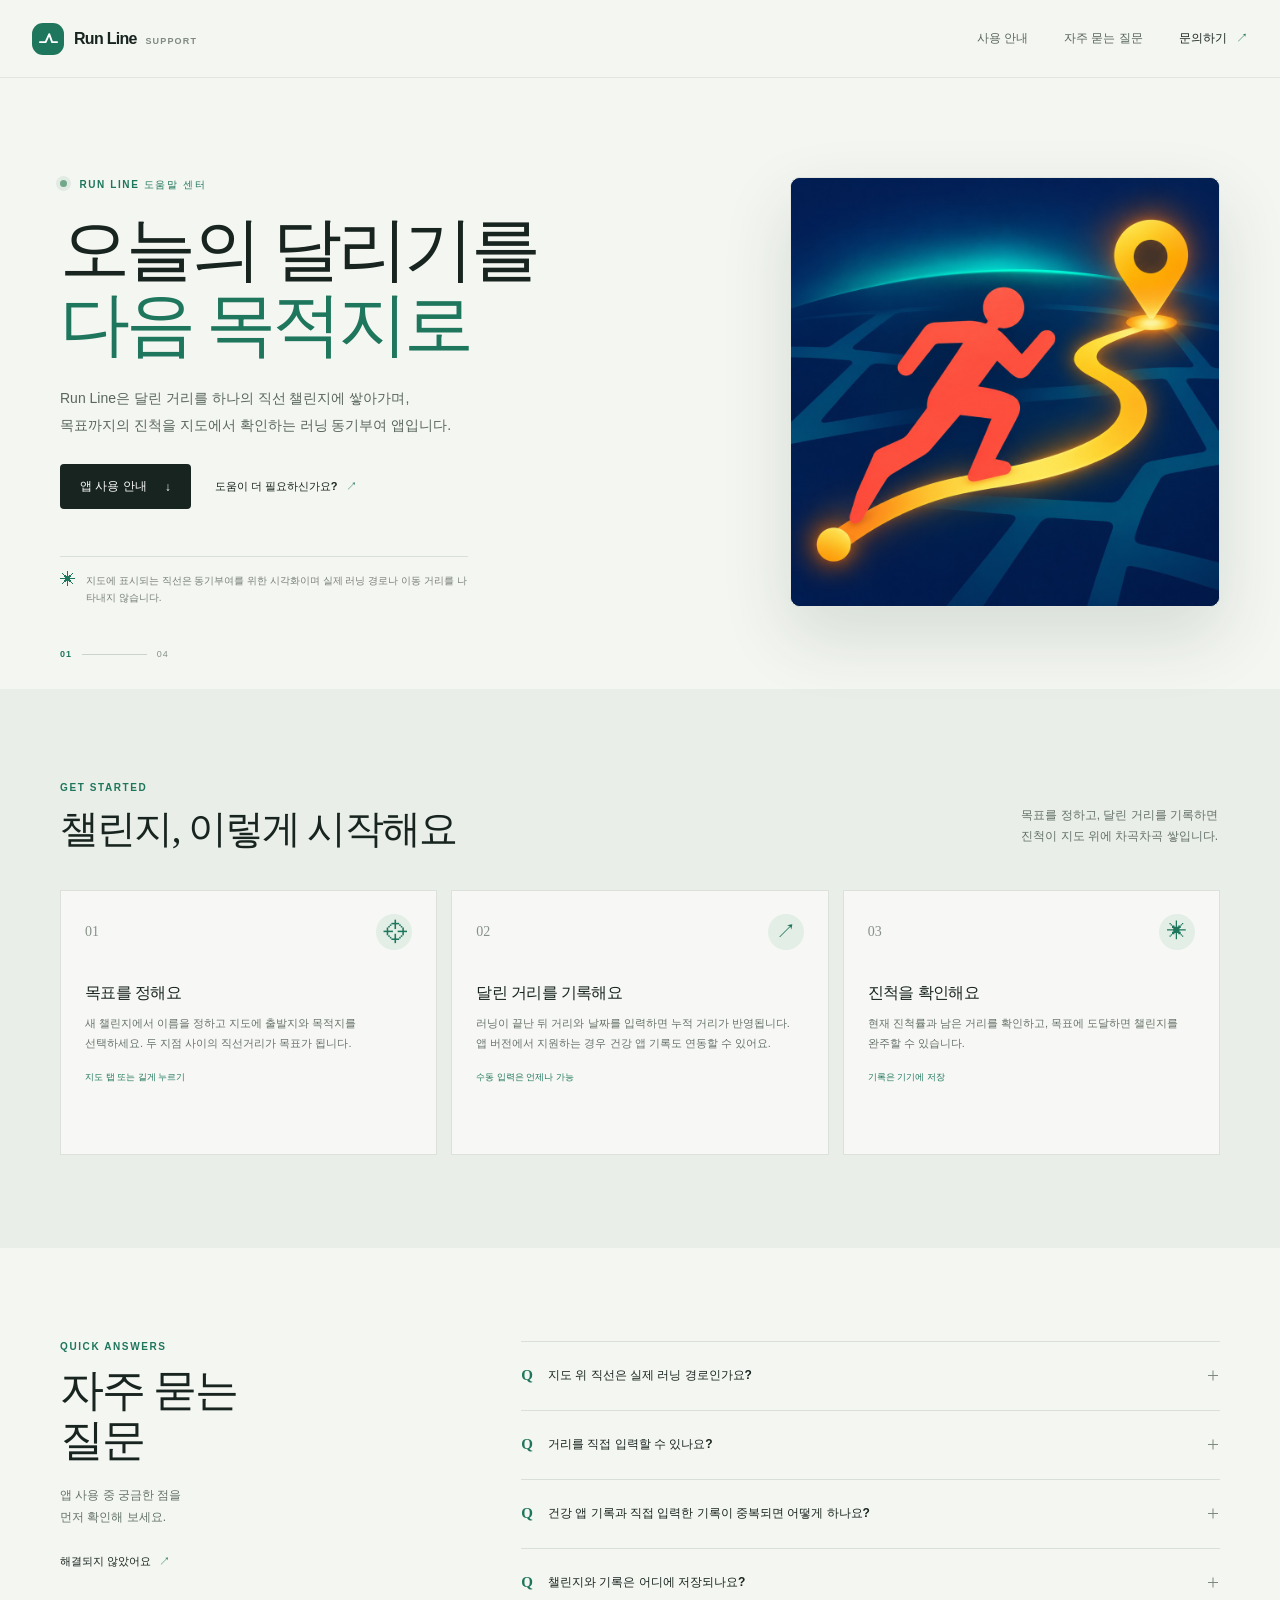
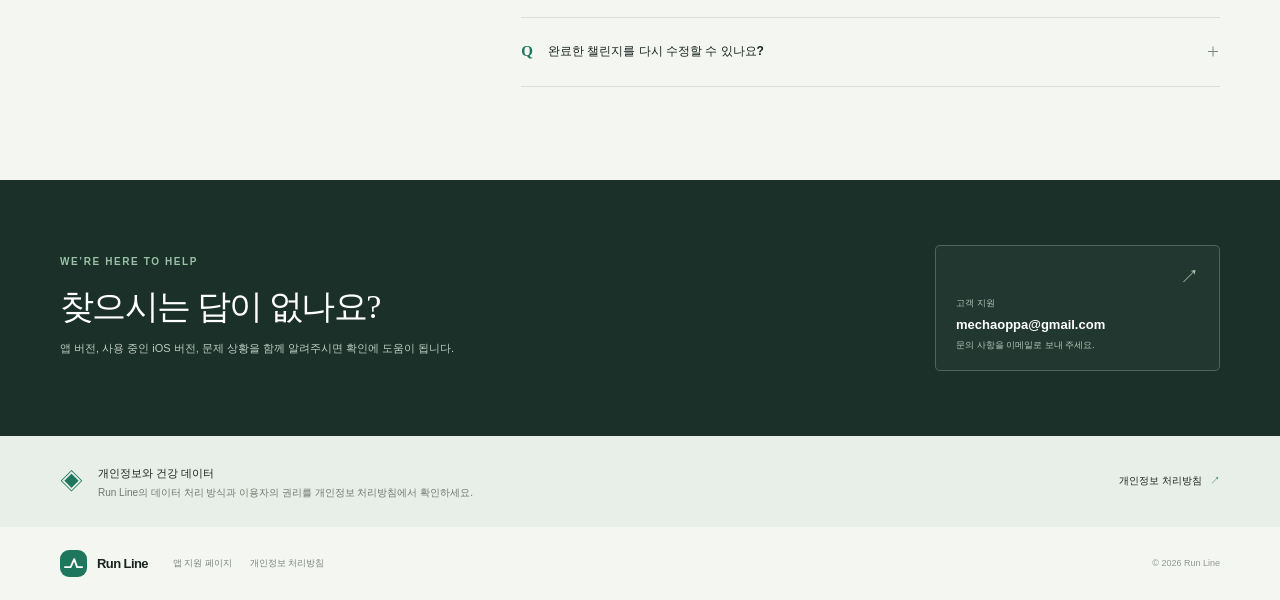
==== index.html @ 9fa61f12 "Use provided Run Line app image" ====
<!doctype html>
<html lang="ko">
<head>
  <meta charset="utf-8">
  <meta name="viewport" content="width=device-width, initial-scale=1">
  <meta name="theme-color" content="#f4f6f1">
  <meta name="description" content="Run Line 사용 방법, 자주 묻는 질문과 고객 지원 정보를 확인하세요.">
  <title>Run Line 지원</title>
  <link rel="icon" href="data:image/svg+xml,%3Csvg xmlns='http://www.w3.org/2000/svg' viewBox='0 0 40 40'%3E%3Crect width='40' height='40' rx='12' fill='%231e765c'/%3E%3Cpath d='M8 25h10l5-11 4 11h5' fill='none' stroke='white' stroke-width='3' stroke-linecap='round' stroke-linejoin='round'/%3E%3C/svg%3E">
  <link rel="stylesheet" href="styles.css">
</head>
<body>
  <header class="site-header">
    <a class="brand" href="#top" aria-label="Run Line 지원 홈">
      <span class="brand-mark" aria-hidden="true"><svg viewBox="0 0 32 32"><path d="M4 21h8l5-11 4 11h7"/></svg></span>
      <span>Run Line <span class="brand-sub">SUPPORT</span></span>
    </a>
    <nav aria-label="주요 메뉴">
      <a href="#guide">사용 안내</a>
      <a href="#faq">자주 묻는 질문</a>
      <a class="nav-cta" href="#contact">문의하기 <span aria-hidden="true">↗</span></a>
    </nav>
  </header>

  <main id="top">
    <section class="hero wrap">
      <div class="hero-copy">
        <p class="eyebrow"><span class="status-dot"></span> RUN LINE 도움말 센터</p>
        <h1>오늘의 달리기를<br><em>다음 목적지로</em></h1>
        <p class="hero-lede">Run Line은 달린 거리를 하나의 직선 챌린지에 쌓아가며, 목표까지의 진척을 지도에서 확인하는 러닝 동기부여 앱입니다.</p>
        <div class="hero-actions"><a class="button button-dark" href="#guide">앱 사용 안내 <span aria-hidden="true">↓</span></a><a class="text-link" href="#contact">도움이 더 필요하신가요? <span aria-hidden="true">↗</span></a></div>
        <div class="hero-note"><span class="note-icon" aria-hidden="true">✳</span><span>지도에 표시되는 직선은 동기부여를 위한 시각화이며 실제 러닝 경로나 이동 거리를 나타내지 않습니다.</span></div>
      </div>
      <figure class="app-art"><img src="run-line-app.jpg" alt="Run Line 앱 이미지: 러너가 지도 위의 노란 경로를 따라 목표 지점으로 달리는 모습"></figure>
      <div class="hero-index" aria-hidden="true"><span>01</span><span class="index-rule"></span><span>04</span></div>
    </section>

    <section class="guide-section section-pad" id="guide">
      <div class="wrap">
        <div class="section-heading"><div><p class="eyebrow">GET STARTED</p><h2>챌린지, 이렇게 시작해요</h2></div><p>목표를 정하고, 달린 거리를 기록하면<br class="desktop-only"> 진척이 지도 위에 차곡차곡 쌓입니다.</p></div>
        <div class="steps">
          <article class="step-card"><div class="step-top"><span class="step-num">01</span><span class="step-symbol symbol-map" aria-hidden="true">⌖</span></div><h3>목표를 정해요</h3><p>새 챌린지에서 이름을 정하고 지도에 출발지와 목적지를 선택하세요. 두 지점 사이의 직선거리가 목표가 됩니다.</p><span class="step-foot">지도 탭 또는 길게 누르기</span></article>
          <article class="step-card"><div class="step-top"><span class="step-num">02</span><span class="step-symbol symbol-record" aria-hidden="true">↗</span></div><h3>달린 거리를 기록해요</h3><p>러닝이 끝난 뒤 거리와 날짜를 입력하면 누적 거리가 반영됩니다. 앱 버전에서 지원하는 경우 건강 앱 기록도 연동할 수 있어요.</p><span class="step-foot">수동 입력은 언제나 가능</span></article>
          <article class="step-card"><div class="step-top"><span class="step-num">03</span><span class="step-symbol symbol-finish" aria-hidden="true">✳</span></div><h3>진척을 확인해요</h3><p>현재 진척률과 남은 거리를 확인하고, 목표에 도달하면 챌린지를 완주할 수 있습니다.</p><span class="step-foot">기록은 기기에 저장</span></article>
        </div>
      </div>
    </section>

    <section class="faq-section section-pad" id="faq">
      <div class="wrap faq-layout">
        <div class="faq-intro"><p class="eyebrow">QUICK ANSWERS</p><h2>자주 묻는<br>질문</h2><p>앱 사용 중 궁금한 점을<br>먼저 확인해 보세요.</p><a class="text-link" href="#contact">해결되지 않았어요 <span aria-hidden="true">↗</span></a></div>
        <div class="faq-list">
          <details><summary><span class="q-mark">Q</span><span>지도 위 직선은 실제 러닝 경로인가요?</span><span class="plus" aria-hidden="true"></span></summary><div class="faq-answer">아니요. 출발지와 목적지 사이의 직선은 챌린지 진척을 보여주는 시각화입니다. 실제 도로나 이동 경로, GPS 러닝 기록을 표시하지 않습니다.</div></details>
          <details><summary><span class="q-mark">Q</span><span>거리를 직접 입력할 수 있나요?</span><span class="plus" aria-hidden="true"></span></summary><div class="faq-answer">네. 러닝 후 거리와 날짜를 직접 입력할 수 있습니다. 건강 앱 연동 여부와 관계없이 수동 입력을 이용할 수 있습니다.</div></details>
          <details><summary><span class="q-mark">Q</span><span>건강 앱 기록과 직접 입력한 기록이 중복되면 어떻게 하나요?</span><span class="plus" aria-hidden="true"></span></summary><div class="faq-answer">같은 날짜의 건강 기록과 수동 기록은 각각 표시될 수 있으며 기본적으로 둘 다 누적 거리에 합산됩니다. 같은 운동을 두 번 계산하지 않도록 수동 기록에 중복 가능 표시가 있으면 해당 기록의 합산 제외 기능을 확인하세요. 건강 앱 연동은 앱에서 제공하는 버전에 한해 사용할 수 있습니다.</div></details>
          <details><summary><span class="q-mark">Q</span><span>챌린지와 기록은 어디에 저장되나요?</span><span class="plus" aria-hidden="true"></span></summary><div class="faq-answer">챌린지와 거리 기록은 앱이 설치된 기기에 저장됩니다. 앱을 삭제하거나 데이터를 초기화하면 로컬 데이터가 삭제될 수 있으니 유의해 주세요.</div></details>
          <details><summary><span class="q-mark">Q</span><span>완료한 챌린지를 다시 수정할 수 있나요?</span><span class="plus" aria-hidden="true"></span></summary><div class="faq-answer">완료된 챌린지와 기록은 조회 전용입니다. 완료 챌린지 이력에서 챌린지를 삭제하면 연결된 기록도 함께 삭제됩니다.</div></details>
        </div>
      </div>
    </section>

    <section class="contact-section" id="contact">
      <div class="wrap contact-inner"><div><p class="eyebrow">WE’RE HERE TO HELP</p><h2>찾으시는 답이 없나요?</h2><p>앱 버전, 사용 중인 iOS 버전, 문제 상황을 함께 알려주시면 확인에 도움이 됩니다.</p></div><div class="contact-box"><span class="contact-icon" aria-hidden="true">↗</span><span class="contact-label">고객 지원</span><strong><a href="mailto:mechaoppa@gmail.com">mechaoppa@gmail.com</a></strong><small>문의 사항을 이메일로 보내 주세요.</small></div></div>
    </section>

    <section class="privacy-strip"><div class="wrap privacy-inner"><span class="privacy-symbol" aria-hidden="true">◈</span><div><strong>개인정보와 건강 데이터</strong><p>Run Line의 데이터 처리 방식과 이용자의 권리를 개인정보 처리방침에서 확인하세요.</p></div><a href="privacy.html" class="privacy-link">개인정보 처리방침 <span aria-hidden="true">↗</span></a></div></section>
  </main>

  <footer class="site-footer"><div class="wrap footer-inner"><a class="brand footer-brand" href="#top"><span class="brand-mark" aria-hidden="true"><svg viewBox="0 0 32 32"><path d="M4 21h8l5-11 4 11h7"/></svg></span><span>Run Line</span></a><div class="footer-meta"><span>앱 지원 페이지</span><a href="privacy.html">개인정보 처리방침</a></div><span class="copyright">© 2026 Run Line</span></div></footer>
</body>
</html>
---- styles.css ----
/* Design tokens and shared page foundations. */
:root{color-scheme:light;--paper:#f4f6f1;--ink:#18241f;--muted:#64716a;--green:#1e765c;--green-deep:#155641;--mint:#dbeae1;--line:#d9dfd9;--white:#fff;--orange:#ef9867;--serif:Georgia,'Times New Roman',serif;font-family:Inter,-apple-system,BlinkMacSystemFont,'Segoe UI','Noto Sans KR',sans-serif;color:var(--ink);background:var(--paper);font-synthesis:none;text-rendering:optimizeLegibility}*{box-sizing:border-box}html{scroll-behavior:smooth;scroll-padding-top:90px}body{margin:0;min-width:320px;background:var(--paper)}a{color:inherit;text-decoration:none}a:focus-visible,summary:focus-visible{outline:3px solid #e3a675;outline-offset:4px;border-radius:5px}.wrap{width:min(1160px,calc(100% - 64px));margin:0 auto}

/* Shared header and wordmark. */
.site-header{height:78px;padding:0 max(32px,calc((100% - 1260px)/2));display:flex;align-items:center;justify-content:space-between;border-bottom:1px solid rgba(24,36,31,.08);background:var(--paper)}.brand{display:inline-flex;align-items:center;gap:10px;font-size:16px;font-weight:750;letter-spacing:-.045em}.brand-mark{display:grid;place-items:center;width:32px;height:32px;border-radius:11px;background:var(--green)}.brand-mark svg{width:23px;height:23px;fill:none;stroke:#fff;stroke-width:2.6;stroke-linecap:round;stroke-linejoin:round}.brand-sub{margin-left:5px;color:#818a82;font-size:9px;font-weight:700;letter-spacing:.13em}.site-header nav{display:flex;align-items:center;gap:36px;color:#59665e;font-size:12px;font-weight:600}.site-header nav a:hover,.footer-meta a:hover{color:var(--green)}.site-header .nav-cta{color:var(--ink)}.nav-cta span{margin-left:6px;color:var(--green)}

/* Hero: introduces the app through a concrete challenge illustration. */
.hero{position:relative;min-height:600px;padding-top:99px;padding-bottom:82px;display:grid;grid-template-columns:1fr .9fr;align-items:center;gap:70px}.hero-copy{max-width:515px}.eyebrow{margin:0 0 20px;color:var(--green);font-size:10px;letter-spacing:.16em;font-weight:800}.status-dot{display:inline-block;width:7px;height:7px;margin-right:8px;border-radius:50%;background:#72a889;box-shadow:0 0 0 4px #e1ebe3;vertical-align:1px}.hero h1,.policy h1{margin:0;font-family:var(--serif);font-size:clamp(46px,6vw,70px);line-height:1.08;letter-spacing:-.055em;font-weight:500}.hero h1 em{color:var(--green);font-weight:500}.hero-lede{max-width:420px;margin:22px 0 26px;color:#59665e;font-size:14px;line-height:1.9;word-break:keep-all}.hero-actions{display:flex;align-items:center;gap:24px}.button{display:inline-flex;align-items:center;justify-content:center;gap:18px;padding:14px 20px;border-radius:4px;font-size:12px;font-weight:700;transition:transform .2s,background .2s}.button:hover{transform:translateY(-2px)}.button-dark{color:#fff;background:var(--ink)}.button-dark:hover{background:var(--green-deep)}.text-link{font-size:11px;font-weight:700}.text-link span{margin-left:5px;color:var(--green)}.hero-note{display:flex;gap:10px;align-items:flex-start;max-width:408px;margin-top:47px;padding-top:15px;border-top:1px solid var(--line);color:#778078;font-size:10px;line-height:1.7}.note-icon{color:var(--green);font-size:16px;line-height:1}.hero-index{position:absolute;bottom:30px;left:0;display:flex;align-items:center;gap:10px;color:#89918b;font-size:9px;letter-spacing:.1em}.hero-index span:first-child{color:var(--green);font-weight:800}.index-rule{width:65px;height:1px;background:#cbd3cc}

/* Abstract route card: illustrative UI, not a real map or route. */
.route-card{position:relative;max-width:430px;width:100%;justify-self:end;padding:22px 23px 20px;border:1px solid #e2e6df;border-radius:8px;background:#fff;box-shadow:0 28px 70px rgba(31,63,48,.09);transform:rotate(1.5deg)}.route-top{display:flex;justify-content:space-between;color:#727c74;font-size:10px;font-weight:650}.route-menu{letter-spacing:2px}.route-title{margin-top:7px;font-family:var(--serif);font-size:21px;letter-spacing:-.04em}.route-map{position:relative;height:245px;margin-top:18px;overflow:hidden;border-radius:4px;background:#edf2ed}.map-grid{position:absolute;inset:-30px;background-image:linear-gradient(112deg,transparent 45%,rgba(255,255,255,.9) 46%,rgba(255,255,255,.9) 48%,transparent 49%),linear-gradient(22deg,transparent 46%,rgba(255,255,255,.85) 47%,rgba(255,255,255,.85) 50%,transparent 51%),linear-gradient(90deg,rgba(133,171,145,.12) 1px,transparent 1px),linear-gradient(rgba(133,171,145,.12) 1px,transparent 1px);background-size:120px 90px,160px 105px,42px 42px,42px 42px;transform:rotate(-8deg) scale(1.2)}.route-line{position:absolute;left:19%;top:51%;width:63%;height:2px;background:#9ca99e;transform:rotate(-22deg)}.route-progress{position:absolute;left:19%;top:51%;width:40%;height:3px;background:var(--green);transform:rotate(-22deg);transform-origin:left center}.route-pin{position:absolute;z-index:2;display:grid;place-items:center;width:21px;height:21px;border:3px solid white;border-radius:50%;box-shadow:0 2px 8px #263c3033}.route-pin span{width:6px;height:6px;border-radius:50%;background:var(--green)}.start-pin{left:16%;top:55%;background:var(--green)}.finish-pin{right:16%;top:29%;background:#e39a68}.runner{position:absolute;left:54%;top:39%;z-index:3;display:grid;place-items:center;width:32px;height:32px;border:4px solid white;border-radius:50%;background:var(--green);color:white;font-size:12px;box-shadow:0 4px 12px #183f3155;transform:rotate(-20deg)}.runner span{transform:rotate(-45deg)}.map-label{position:absolute;color:#58645b;font-size:9px;font-weight:700}.label-start{left:12%;top:67%}.label-finish{right:10%;top:23%}.map-caption{position:absolute;right:10px;bottom:9px;color:#7b867e;font-size:8px}.route-stats{display:flex;align-items:center;gap:20px;padding-top:17px}.route-stats div:not(.stat-divider){display:grid;gap:4px}.route-stats div>span{color:#7b847d;font-size:9px}.route-stats strong{font-size:21px;letter-spacing:-.05em}.route-stats strong span,.route-stats small{color:var(--green);font-size:11px}.stat-divider{height:34px;border-left:1px solid var(--line)}.route-spark{margin-left:auto;color:var(--green);font-size:18px}

/* Three-step guide supports first-time visitors. */
.section-pad{padding:93px 0}.guide-section{background:#e9eee8}.section-heading{display:flex;align-items:end;justify-content:space-between;margin-bottom:38px}.section-heading .eyebrow,.faq-intro .eyebrow{margin-bottom:14px}.section-heading h2,.faq-intro h2,.contact-inner h2{margin:0;font-family:var(--serif);font-size:39px;line-height:1.15;font-weight:500;letter-spacing:-.045em}.section-heading>p{margin:0 2px 4px 20px;color:var(--muted);font-size:12px;line-height:1.8}.steps{display:grid;grid-template-columns:repeat(3,1fr);gap:14px}.step-card{min-height:265px;padding:23px 24px 20px;border:1px solid #dce2db;background:#f7f8f5}.step-top{display:flex;align-items:center;justify-content:space-between}.step-num{color:#879189;font-family:var(--serif);font-size:14px}.step-symbol{display:grid;place-items:center;width:36px;height:36px;border-radius:50%;background:#e2eee6;color:var(--green);font-size:20px}.symbol-map{font-size:25px}.step-card h3{margin:33px 0 10px;font-size:16px;letter-spacing:-.04em}.step-card p{margin:0;color:#667169;font-size:11px;line-height:1.8;word-break:keep-all}.step-foot{display:block;margin-top:18px;color:var(--green);font-size:9px;font-weight:700}

/* FAQ uses native disclosure widgets for keyboard and screen-reader access. */
.faq-section{background:var(--paper)}.faq-layout{display:grid;grid-template-columns:.7fr 1.3fr;gap:85px}.faq-intro h2{font-size:44px}.faq-intro>p:not(.eyebrow){margin:18px 0 23px;color:var(--muted);font-size:12px;line-height:1.8}.faq-list details{border-bottom:1px solid var(--line)}.faq-list details:first-child{border-top:1px solid var(--line)}.faq-list summary{min-height:68px;display:flex;align-items:center;gap:15px;list-style:none;cursor:pointer;font-size:12px;font-weight:650}.faq-list summary::-webkit-details-marker{display:none}.q-mark{color:var(--green);font-family:var(--serif);font-size:15px}.plus{position:relative;width:14px;height:14px;margin-left:auto;flex:none}.plus:before,.plus:after{content:"";position:absolute;top:6px;left:2px;width:10px;height:1px;background:#7d887f;transition:transform .2s}.plus:after{transform:rotate(90deg)}details[open] .plus:after{transform:rotate(0)}.faq-answer{padding:0 32px 19px;color:#647068;font-size:11px;line-height:1.9;word-break:keep-all}

/* Contact band provides a clear support destination and flags the pending address. */
.contact-section{padding:65px 0;background:#1a3028;color:#fff}.contact-inner{display:flex;align-items:center;justify-content:space-between;gap:45px}.contact-inner .eyebrow{color:#9ac1a7}.contact-inner h2{font-size:34px}.contact-inner>div:first-child>p:last-child{max-width:420px;margin:13px 0 0;color:#c0ccc4;font-size:11px;line-height:1.8}.contact-box{min-width:285px;padding:18px 20px;border:1px solid #ffffff38;border-radius:5px;background:#ffffff09;display:grid;gap:7px}.contact-icon{justify-self:end;color:#a8c9b2;font-size:19px}.contact-label{color:#b5c6ba;font-size:9px}.contact-box strong{font-size:13px}.contact-box small{color:#b5c6ba;font-size:9px}

/* Privacy link and footer close the support journey. */
.privacy-strip{padding:27px 0;background:#e8eee8}.privacy-inner{display:flex;align-items:center;gap:15px}.privacy-symbol{color:var(--green);font-size:23px}.privacy-inner>div{flex:1}.privacy-inner strong{font-size:11px}.privacy-inner p{margin:5px 0 0;color:#6d786f;font-size:10px}.privacy-link{font-size:10px;font-weight:700}.privacy-link span{margin-left:5px;color:var(--green)}.site-footer{padding:23px 0;background:var(--paper)}.footer-inner{display:flex;align-items:center;gap:25px}.footer-brand{font-size:13px}.footer-brand .brand-mark{width:27px;height:27px;border-radius:9px}.footer-meta{display:flex;gap:18px;color:#788279;font-size:9px}.copyright{margin-left:auto;color:#909891;font-size:9px}

/* Privacy document keeps policy content readable and distinct from support guidance. */
.privacy-page .site-header{padding-left:max(32px,calc((100% - 980px)/2));padding-right:max(32px,calc((100% - 980px)/2))}.back-link{font-size:11px;font-weight:650;color:#5d6a61}.policy{max-width:820px;padding-top:75px;padding-bottom:90px}.policy h1{font-size:52px}.policy-lede{max-width:620px;margin:18px 0 12px;color:#5d6a61;font-size:14px;line-height:1.9;word-break:keep-all}.effective-date{color:#828b83;font-size:10px}.policy-callout{margin:32px 0 38px;padding:18px 20px;border-left:3px solid #d58f5d;background:#ece9df}.policy-callout strong{font-size:11px}.policy-callout p{margin:7px 0 0;color:#626b63;font-size:11px;line-height:1.8;word-break:keep-all}.policy-body section{padding:25px 0;border-top:1px solid var(--line)}.policy-body h2{margin:0 0 12px;font-family:var(--serif);font-size:21px;font-weight:500;letter-spacing:-.03em}.policy-body p{margin:8px 0;color:#5b675f;font-size:12px;line-height:1.95;word-break:keep-all}.policy-body a{color:var(--green);text-decoration:underline;text-underline-offset:3px}.contact-pending{color:#a4663c!important;font-weight:700}.policy-back{margin-top:22px}

/* Responsive layouts preserve the same content order on small screens. */
@media(max-width:850px){.hero{gap:30px;grid-template-columns:1fr 1fr}.hero h1{font-size:54px}.hero-lede{font-size:13px}.route-card{padding:17px}.route-map{height:220px}.faq-layout{gap:45px}.contact-inner h2{font-size:29px}}
@media(max-width:650px){.wrap{width:calc(100% - 40px)}.site-header{height:66px;padding:0 20px}.site-header nav{gap:15px;font-size:10px}.site-header nav a:first-child{display:none}.brand{font-size:14px}.brand-sub{font-size:8px}.hero{min-height:0;padding-top:68px;padding-bottom:65px;grid-template-columns:1fr;gap:38px}.hero h1{font-size:54px}.hero-lede{max-width:480px}.hero-note{margin-top:31px}.route-card{justify-self:center;max-width:410px;transform:rotate(.7deg)}.hero-index{bottom:23px}.section-pad{padding:68px 0}.section-heading{display:block}.section-heading h2,.faq-intro h2{font-size:34px}.section-heading>p{margin:12px 0 0}.steps{grid-template-columns:1fr;gap:10px}.step-card{min-height:0;padding:18px 20px}.step-card h3{margin:19px 0 8px}.step-card p{max-width:480px}.step-foot{margin-top:12px}.faq-layout{grid-template-columns:1fr;gap:31px}.faq-intro h2 br{display:none}.faq-intro>p:not(.eyebrow){margin:10px 0 14px}.faq-list summary{min-height:63px;gap:11px;font-size:11px}.faq-answer{padding-left:27px}.contact-section{padding:50px 0}.contact-inner{align-items:stretch;flex-direction:column;gap:25px}.contact-inner h2{font-size:30px}.contact-box{min-width:0}.privacy-inner{align-items:flex-start;flex-wrap:wrap}.privacy-inner>div{min-width:calc(100% - 45px)}.privacy-link{margin-left:38px}.footer-inner{flex-wrap:wrap;gap:14px}.footer-meta{gap:12px}.copyright{width:100%;margin-left:0}.privacy-page .site-header{padding:0 20px}.policy{padding-top:54px;padding-bottom:65px}.policy h1{font-size:40px}.policy-lede{font-size:13px}.policy-body h2{font-size:19px}.policy-body p{font-size:11px}}
@media(prefers-reduced-motion:reduce){html{scroll-behavior:auto}*,*:before,*:after{transition:none!important;animation:none!important}}

/* The user-provided Run Line artwork is the support page's hero image. */
.app-art{justify-self:end;width:min(100%,430px);margin:0;overflow:hidden;border:1px solid #e2e6df;border-radius:10px;background:#09214c;box-shadow:0 28px 70px rgba(31,63,48,.14)}.app-art img{display:block;width:100%;aspect-ratio:1;object-fit:cover}
@media(max-width:850px){.app-art{max-width:390px}}
@media(max-width:650px){.app-art{justify-self:center;width:100%;max-width:410px}}
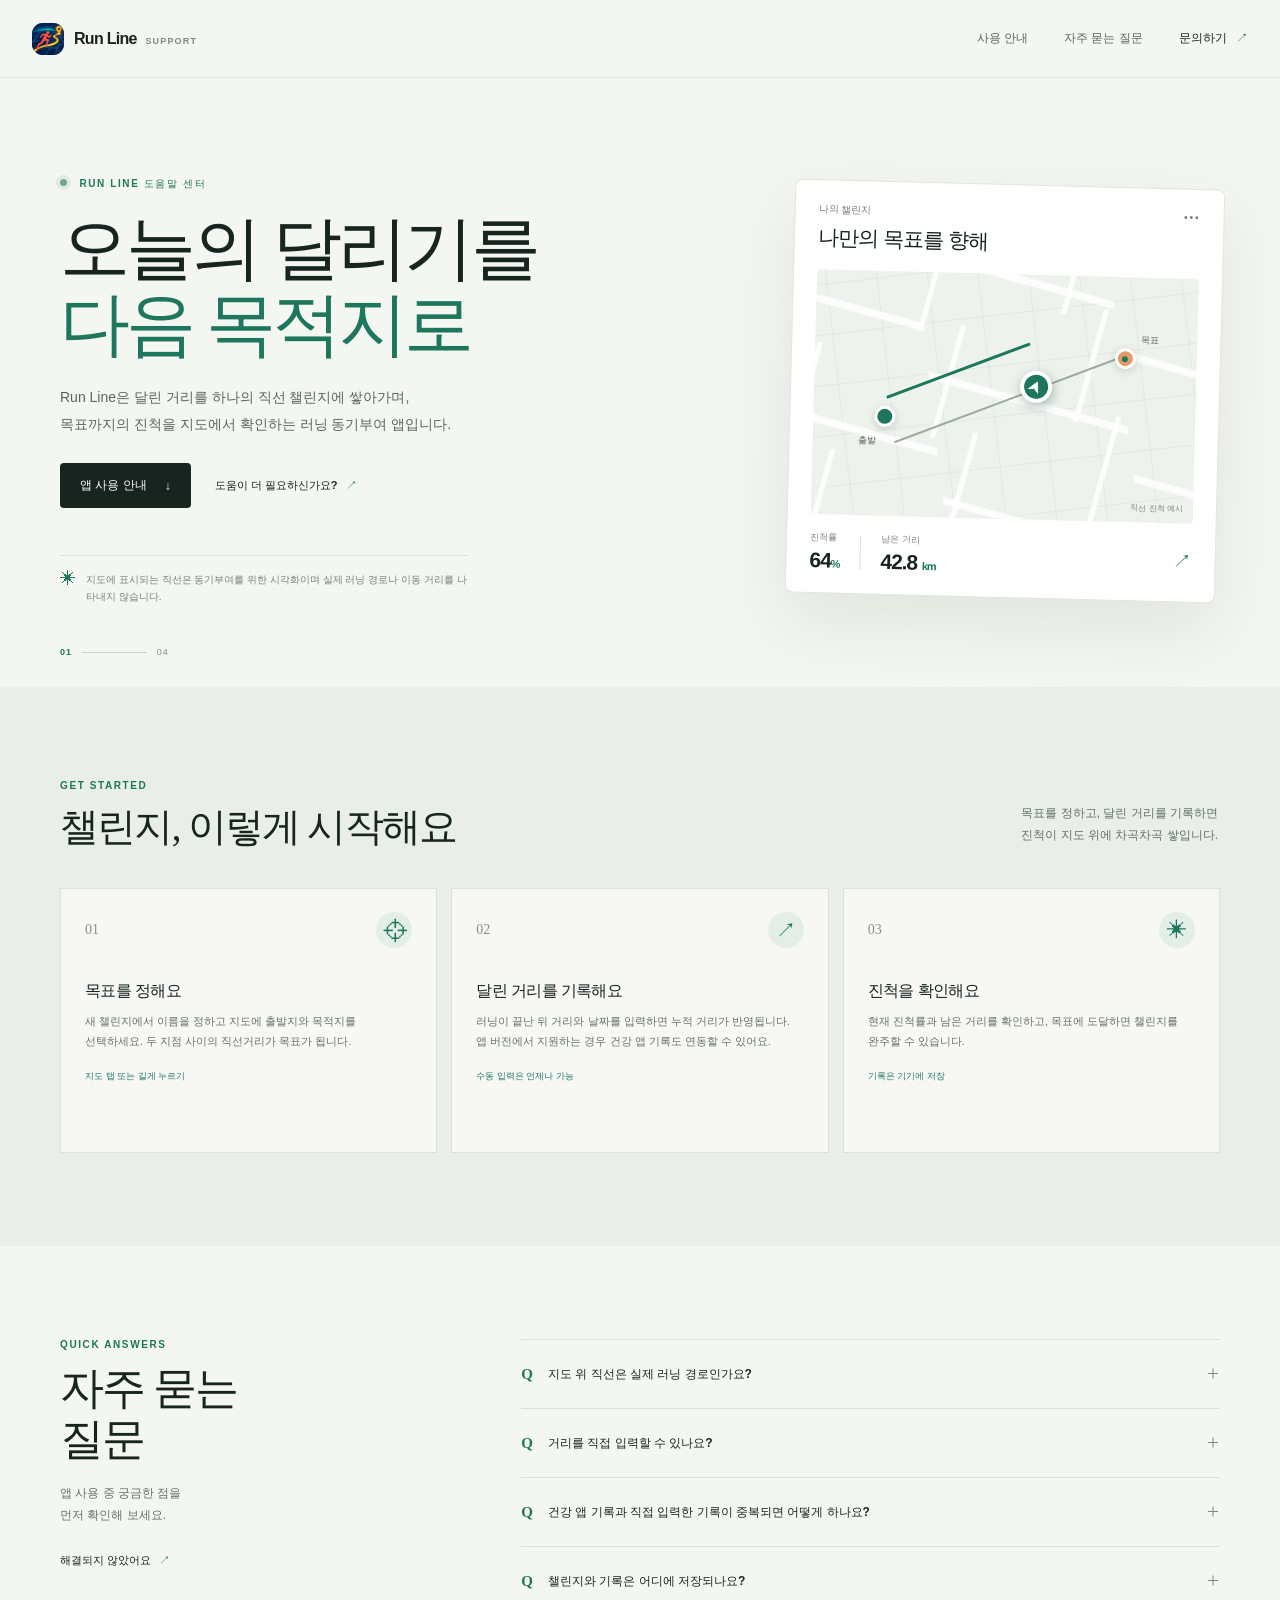
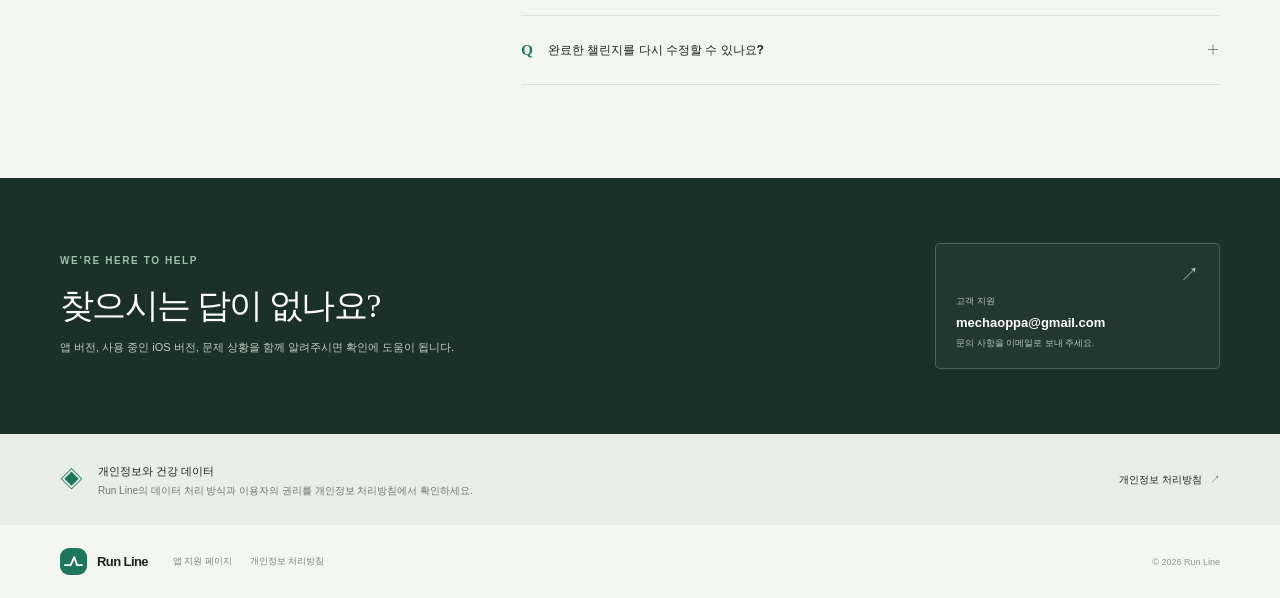
==== commit f23ec920: "Restore support layout with small app logo" ====
--- a/index.html
+++ b/index.html
@@ -7,12 +7,12 @@
   <meta name="description" content="Run Line 사용 방법, 자주 묻는 질문과 고객 지원 정보를 확인하세요.">
   <title>Run Line 지원</title>
   <link rel="icon" href="data:image/svg+xml,%3Csvg xmlns='http://www.w3.org/2000/svg' viewBox='0 0 40 40'%3E%3Crect width='40' height='40' rx='12' fill='%231e765c'/%3E%3Cpath d='M8 25h10l5-11 4 11h5' fill='none' stroke='white' stroke-width='3' stroke-linecap='round' stroke-linejoin='round'/%3E%3C/svg%3E">
-  <link rel="stylesheet" href="styles.css">
+  <link rel="stylesheet" href="styles.css?v=2">
 </head>
 <body>
   <header class="site-header">
     <a class="brand" href="#top" aria-label="Run Line 지원 홈">
-      <span class="brand-mark" aria-hidden="true"><svg viewBox="0 0 32 32"><path d="M4 21h8l5-11 4 11h7"/></svg></span>
+      <span class="brand-mark"><img src="run-line-app.jpg" alt=""></span>
       <span>Run Line <span class="brand-sub">SUPPORT</span></span>
     </a>
     <nav aria-label="주요 메뉴">
@@ -31,7 +31,21 @@
         <div class="hero-actions"><a class="button button-dark" href="#guide">앱 사용 안내 <span aria-hidden="true">↓</span></a><a class="text-link" href="#contact">도움이 더 필요하신가요? <span aria-hidden="true">↗</span></a></div>
         <div class="hero-note"><span class="note-icon" aria-hidden="true">✳</span><span>지도에 표시되는 직선은 동기부여를 위한 시각화이며 실제 러닝 경로나 이동 거리를 나타내지 않습니다.</span></div>
       </div>
-      <figure class="app-art"><img src="run-line-app.jpg" alt="Run Line 앱 이미지: 러너가 지도 위의 노란 경로를 따라 목표 지점으로 달리는 모습"></figure>
+      <div class="route-card" aria-label="출발지와 목적지를 연결하는 예시 직선 일러스트">
+        <div class="route-top"><span>나의 챌린지</span><span class="route-menu" aria-hidden="true">•••</span></div>
+        <div class="route-title">나만의 목표를 향해</div>
+        <div class="route-map">
+          <div class="map-grid"></div>
+          <div class="route-line"></div>
+          <div class="route-progress"></div>
+          <div class="route-pin start-pin"><span></span></div>
+          <div class="runner"><span>➤</span></div>
+          <div class="route-pin finish-pin"><span></span></div>
+          <span class="map-label label-start">출발</span><span class="map-label label-finish">목표</span>
+          <span class="map-caption">직선 진척 예시</span>
+        </div>
+        <div class="route-stats"><div><span>진척률</span><strong>64<span>%</span></strong></div><div class="stat-divider"></div><div><span>남은 거리</span><strong>42.8 <small>km</small></strong></div><span class="route-spark" aria-hidden="true">↗</span></div>
+      </div>
       <div class="hero-index" aria-hidden="true"><span>01</span><span class="index-rule"></span><span>04</span></div>
     </section>
 
--- a/styles.css
+++ b/styles.css
@@ -31,6 +31,4 @@
 @media(prefers-reduced-motion:reduce){html{scroll-behavior:auto}*,*:before,*:after{transition:none!important;animation:none!important}}
 
 /* The user-provided Run Line artwork is the support page's hero image. */
-.app-art{justify-self:end;width:min(100%,430px);margin:0;overflow:hidden;border:1px solid #e2e6df;border-radius:10px;background:#09214c;box-shadow:0 28px 70px rgba(31,63,48,.14)}.app-art img{display:block;width:100%;aspect-ratio:1;object-fit:cover}
-@media(max-width:850px){.app-art{max-width:390px}}
-@media(max-width:650px){.app-art{justify-self:center;width:100%;max-width:410px}}
+.brand-mark img{display:block;width:100%;height:100%;border-radius:inherit;object-fit:cover}
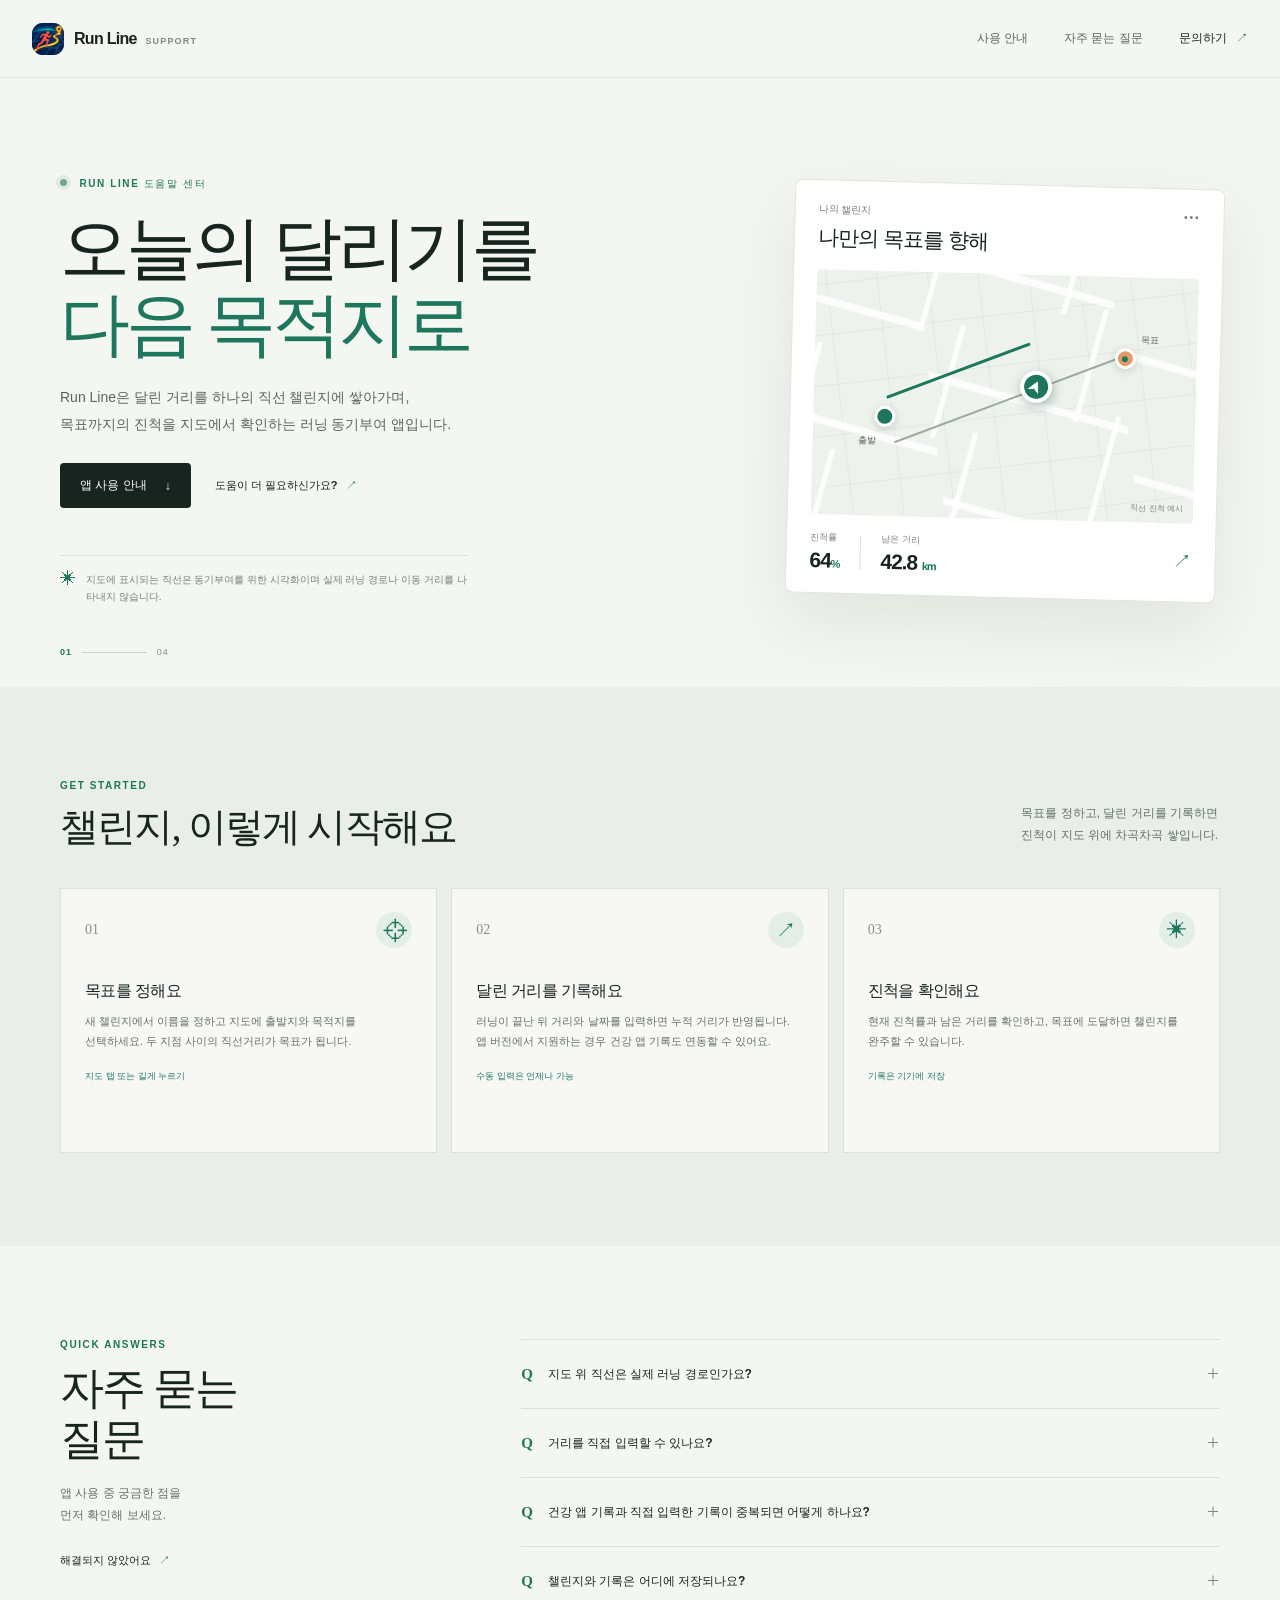
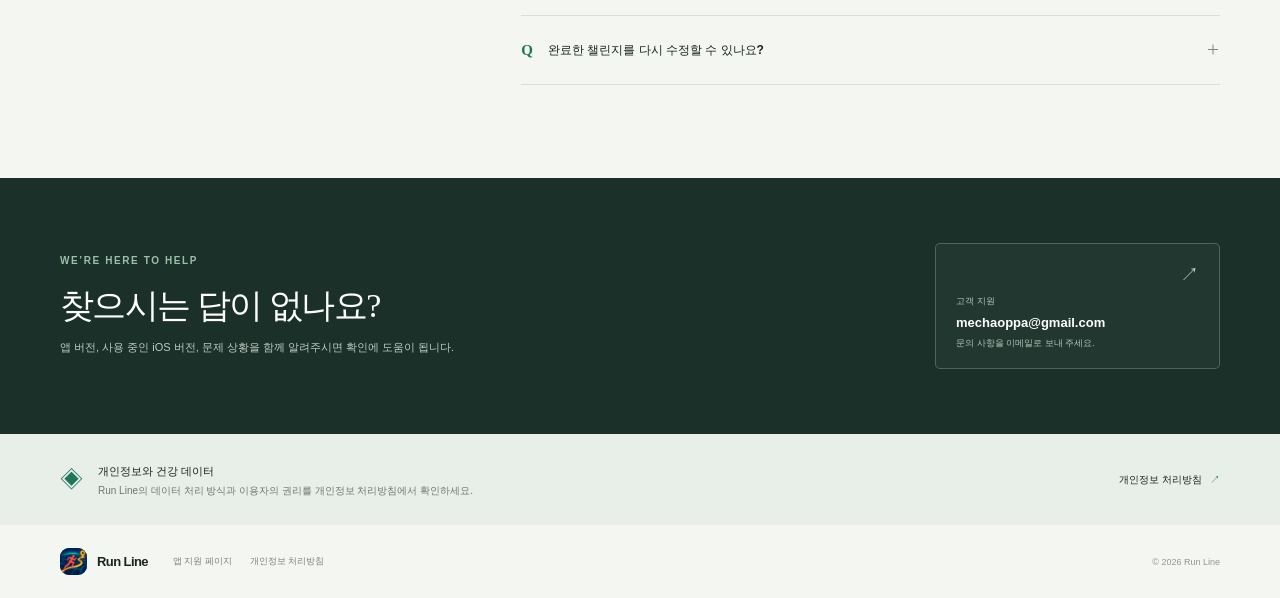
==== commit 7f1067bb: "Replace all Run Line symbols with app image" ====
--- a/index.html
+++ b/index.html
@@ -6,8 +6,8 @@
   <meta name="theme-color" content="#f4f6f1">
   <meta name="description" content="Run Line 사용 방법, 자주 묻는 질문과 고객 지원 정보를 확인하세요.">
   <title>Run Line 지원</title>
-  <link rel="icon" href="data:image/svg+xml,%3Csvg xmlns='http://www.w3.org/2000/svg' viewBox='0 0 40 40'%3E%3Crect width='40' height='40' rx='12' fill='%231e765c'/%3E%3Cpath d='M8 25h10l5-11 4 11h5' fill='none' stroke='white' stroke-width='3' stroke-linecap='round' stroke-linejoin='round'/%3E%3C/svg%3E">
-  <link rel="stylesheet" href="styles.css?v=2">
+  <link rel="icon" type="image/jpeg" href="run-line-app.jpg">
+  <link rel="stylesheet" href="styles.css?v=4">
 </head>
 <body>
   <header class="site-header">
@@ -80,6 +80,6 @@
     <section class="privacy-strip"><div class="wrap privacy-inner"><span class="privacy-symbol" aria-hidden="true">◈</span><div><strong>개인정보와 건강 데이터</strong><p>Run Line의 데이터 처리 방식과 이용자의 권리를 개인정보 처리방침에서 확인하세요.</p></div><a href="privacy.html" class="privacy-link">개인정보 처리방침 <span aria-hidden="true">↗</span></a></div></section>
   </main>
 
-  <footer class="site-footer"><div class="wrap footer-inner"><a class="brand footer-brand" href="#top"><span class="brand-mark" aria-hidden="true"><svg viewBox="0 0 32 32"><path d="M4 21h8l5-11 4 11h7"/></svg></span><span>Run Line</span></a><div class="footer-meta"><span>앱 지원 페이지</span><a href="privacy.html">개인정보 처리방침</a></div><span class="copyright">© 2026 Run Line</span></div></footer>
+  <footer class="site-footer"><div class="wrap footer-inner"><a class="brand footer-brand" href="#top"><span class="brand-mark" aria-hidden="true"><img src="run-line-app.jpg" alt=""></span><span>Run Line</span></a><div class="footer-meta"><span>앱 지원 페이지</span><a href="privacy.html">개인정보 처리방침</a></div><span class="copyright">© 2026 Run Line</span></div></footer>
 </body>
 </html>
--- a/styles.css
+++ b/styles.css
@@ -30,5 +30,5 @@
 @media(max-width:650px){.wrap{width:calc(100% - 40px)}.site-header{height:66px;padding:0 20px}.site-header nav{gap:15px;font-size:10px}.site-header nav a:first-child{display:none}.brand{font-size:14px}.brand-sub{font-size:8px}.hero{min-height:0;padding-top:68px;padding-bottom:65px;grid-template-columns:1fr;gap:38px}.hero h1{font-size:54px}.hero-lede{max-width:480px}.hero-note{margin-top:31px}.route-card{justify-self:center;max-width:410px;transform:rotate(.7deg)}.hero-index{bottom:23px}.section-pad{padding:68px 0}.section-heading{display:block}.section-heading h2,.faq-intro h2{font-size:34px}.section-heading>p{margin:12px 0 0}.steps{grid-template-columns:1fr;gap:10px}.step-card{min-height:0;padding:18px 20px}.step-card h3{margin:19px 0 8px}.step-card p{max-width:480px}.step-foot{margin-top:12px}.faq-layout{grid-template-columns:1fr;gap:31px}.faq-intro h2 br{display:none}.faq-intro>p:not(.eyebrow){margin:10px 0 14px}.faq-list summary{min-height:63px;gap:11px;font-size:11px}.faq-answer{padding-left:27px}.contact-section{padding:50px 0}.contact-inner{align-items:stretch;flex-direction:column;gap:25px}.contact-inner h2{font-size:30px}.contact-box{min-width:0}.privacy-inner{align-items:flex-start;flex-wrap:wrap}.privacy-inner>div{min-width:calc(100% - 45px)}.privacy-link{margin-left:38px}.footer-inner{flex-wrap:wrap;gap:14px}.footer-meta{gap:12px}.copyright{width:100%;margin-left:0}.privacy-page .site-header{padding:0 20px}.policy{padding-top:54px;padding-bottom:65px}.policy h1{font-size:40px}.policy-lede{font-size:13px}.policy-body h2{font-size:19px}.policy-body p{font-size:11px}}
 @media(prefers-reduced-motion:reduce){html{scroll-behavior:auto}*,*:before,*:after{transition:none!important;animation:none!important}}
 
-/* The user-provided Run Line artwork is the support page's hero image. */
-.brand-mark img{display:block;width:100%;height:100%;border-radius:inherit;object-fit:cover}
+/* Brand marks use the user-provided Run Line app image. */
+.brand-mark img{display:block;width:100%;height:100%;max-width:100%;border-radius:inherit;object-fit:cover}
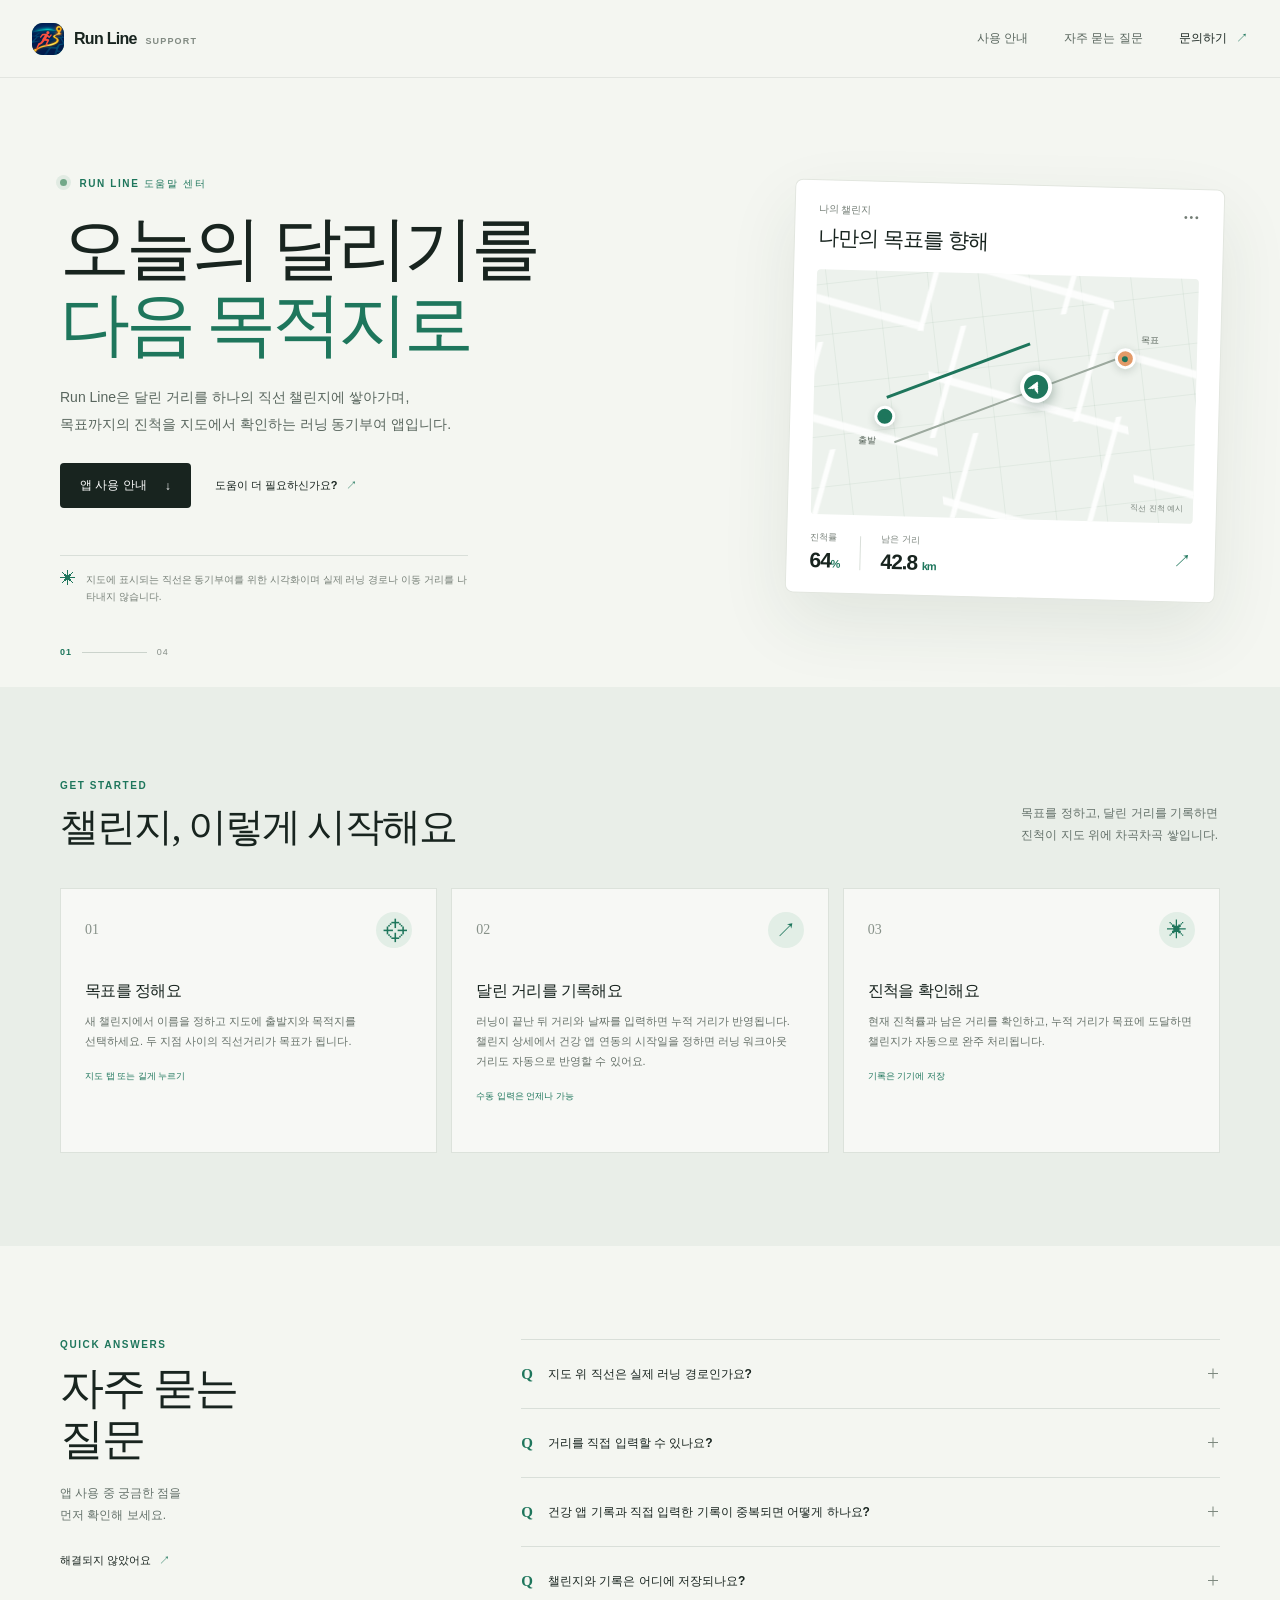
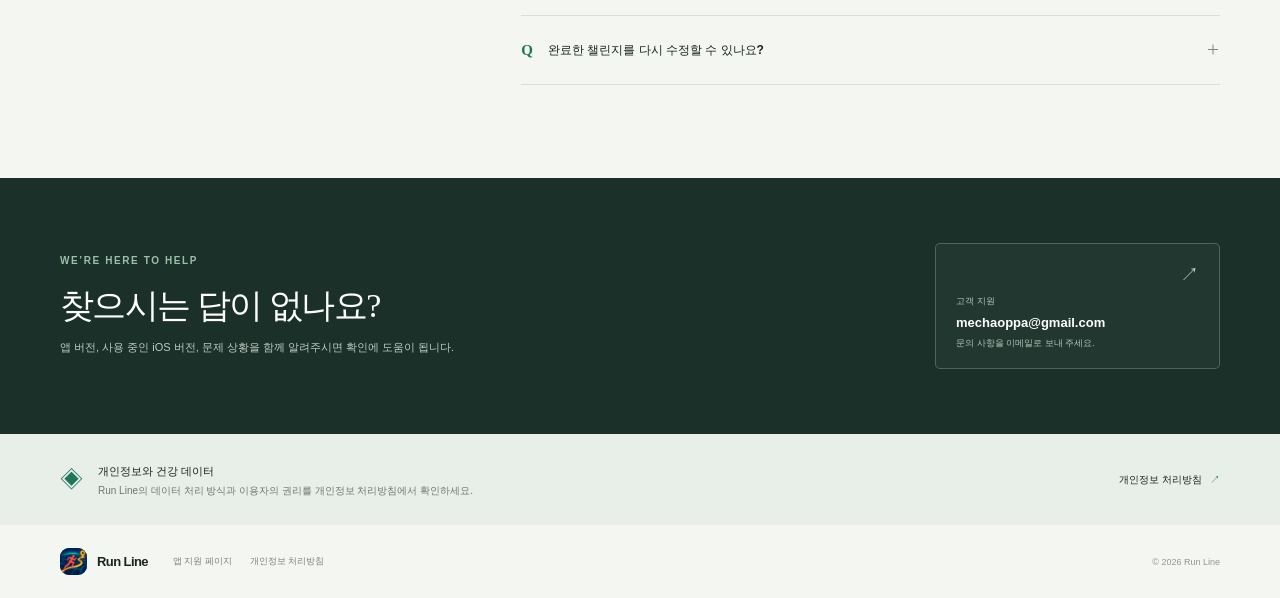
==== commit 3571ce14: "Update support copy for final app features" ====
--- a/index.html
+++ b/index.html
@@ -54,8 +54,8 @@
         <div class="section-heading"><div><p class="eyebrow">GET STARTED</p><h2>챌린지, 이렇게 시작해요</h2></div><p>목표를 정하고, 달린 거리를 기록하면<br class="desktop-only"> 진척이 지도 위에 차곡차곡 쌓입니다.</p></div>
         <div class="steps">
           <article class="step-card"><div class="step-top"><span class="step-num">01</span><span class="step-symbol symbol-map" aria-hidden="true">⌖</span></div><h3>목표를 정해요</h3><p>새 챌린지에서 이름을 정하고 지도에 출발지와 목적지를 선택하세요. 두 지점 사이의 직선거리가 목표가 됩니다.</p><span class="step-foot">지도 탭 또는 길게 누르기</span></article>
-          <article class="step-card"><div class="step-top"><span class="step-num">02</span><span class="step-symbol symbol-record" aria-hidden="true">↗</span></div><h3>달린 거리를 기록해요</h3><p>러닝이 끝난 뒤 거리와 날짜를 입력하면 누적 거리가 반영됩니다. 앱 버전에서 지원하는 경우 건강 앱 기록도 연동할 수 있어요.</p><span class="step-foot">수동 입력은 언제나 가능</span></article>
-          <article class="step-card"><div class="step-top"><span class="step-num">03</span><span class="step-symbol symbol-finish" aria-hidden="true">✳</span></div><h3>진척을 확인해요</h3><p>현재 진척률과 남은 거리를 확인하고, 목표에 도달하면 챌린지를 완주할 수 있습니다.</p><span class="step-foot">기록은 기기에 저장</span></article>
+          <article class="step-card"><div class="step-top"><span class="step-num">02</span><span class="step-symbol symbol-record" aria-hidden="true">↗</span></div><h3>달린 거리를 기록해요</h3><p>러닝이 끝난 뒤 거리와 날짜를 입력하면 누적 거리가 반영됩니다. 챌린지 상세에서 건강 앱 연동의 시작일을 정하면 러닝 워크아웃 거리도 자동으로 반영할 수 있어요.</p><span class="step-foot">수동 입력은 언제나 가능</span></article>
+          <article class="step-card"><div class="step-top"><span class="step-num">03</span><span class="step-symbol symbol-finish" aria-hidden="true">✳</span></div><h3>진척을 확인해요</h3><p>현재 진척률과 남은 거리를 확인하고, 누적 거리가 목표에 도달하면 챌린지가 자동으로 완주 처리됩니다.</p><span class="step-foot">기록은 기기에 저장</span></article>
         </div>
       </div>
     </section>
@@ -66,7 +66,7 @@
         <div class="faq-list">
           <details><summary><span class="q-mark">Q</span><span>지도 위 직선은 실제 러닝 경로인가요?</span><span class="plus" aria-hidden="true"></span></summary><div class="faq-answer">아니요. 출발지와 목적지 사이의 직선은 챌린지 진척을 보여주는 시각화입니다. 실제 도로나 이동 경로, GPS 러닝 기록을 표시하지 않습니다.</div></details>
           <details><summary><span class="q-mark">Q</span><span>거리를 직접 입력할 수 있나요?</span><span class="plus" aria-hidden="true"></span></summary><div class="faq-answer">네. 러닝 후 거리와 날짜를 직접 입력할 수 있습니다. 건강 앱 연동 여부와 관계없이 수동 입력을 이용할 수 있습니다.</div></details>
-          <details><summary><span class="q-mark">Q</span><span>건강 앱 기록과 직접 입력한 기록이 중복되면 어떻게 하나요?</span><span class="plus" aria-hidden="true"></span></summary><div class="faq-answer">같은 날짜의 건강 기록과 수동 기록은 각각 표시될 수 있으며 기본적으로 둘 다 누적 거리에 합산됩니다. 같은 운동을 두 번 계산하지 않도록 수동 기록에 중복 가능 표시가 있으면 해당 기록의 합산 제외 기능을 확인하세요. 건강 앱 연동은 앱에서 제공하는 버전에 한해 사용할 수 있습니다.</div></details>
+          <details><summary><span class="q-mark">Q</span><span>건강 앱 기록과 직접 입력한 기록이 중복되면 어떻게 하나요?</span><span class="plus" aria-hidden="true"></span></summary><div class="faq-answer">같은 날짜의 건강 기록과 수동 기록은 각각 표시될 수 있으며 기본적으로 둘 다 누적 거리에 합산됩니다. 같은 운동을 두 번 계산하지 않도록 수동 기록에 중복 가능 표시가 있으면 해당 기록의 합산 제외를 켜세요.</div></details>
           <details><summary><span class="q-mark">Q</span><span>챌린지와 기록은 어디에 저장되나요?</span><span class="plus" aria-hidden="true"></span></summary><div class="faq-answer">챌린지와 거리 기록은 앱이 설치된 기기에 저장됩니다. 앱을 삭제하거나 데이터를 초기화하면 로컬 데이터가 삭제될 수 있으니 유의해 주세요.</div></details>
           <details><summary><span class="q-mark">Q</span><span>완료한 챌린지를 다시 수정할 수 있나요?</span><span class="plus" aria-hidden="true"></span></summary><div class="faq-answer">완료된 챌린지와 기록은 조회 전용입니다. 완료 챌린지 이력에서 챌린지를 삭제하면 연결된 기록도 함께 삭제됩니다.</div></details>
         </div>
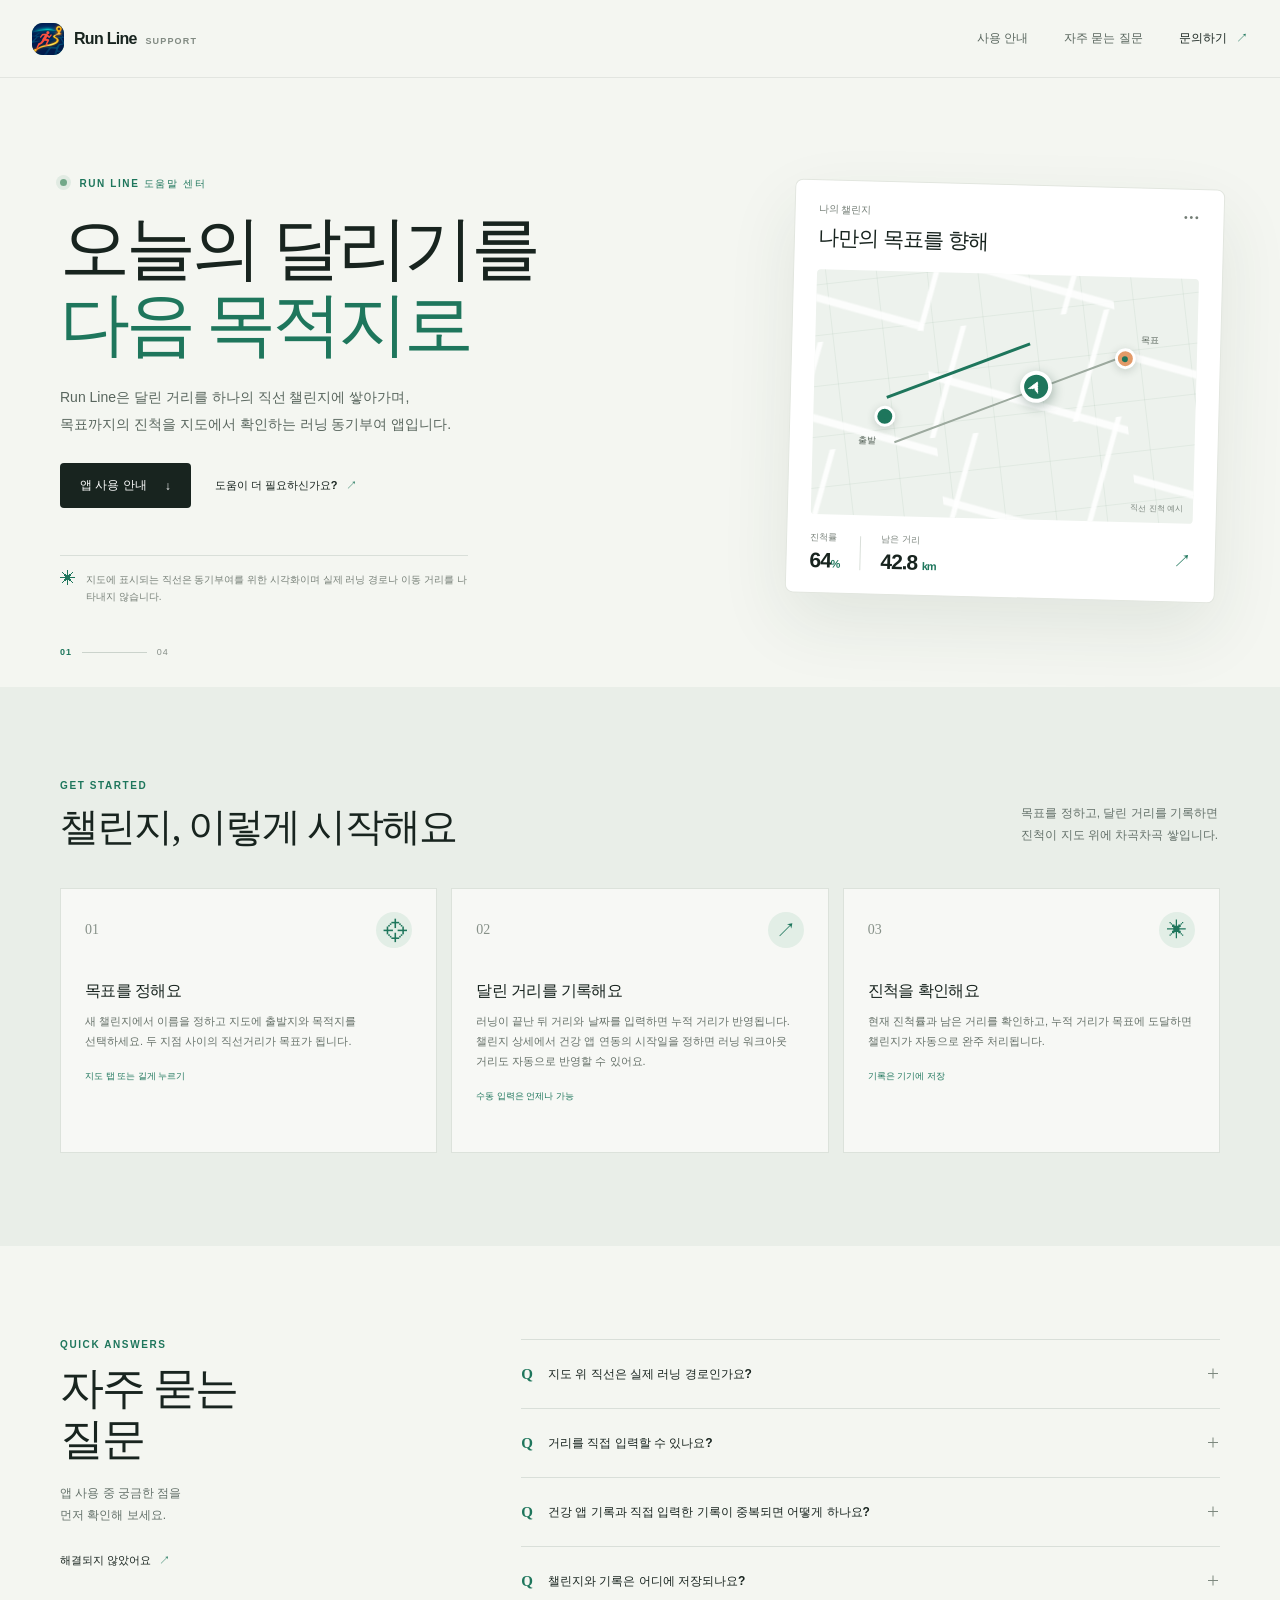
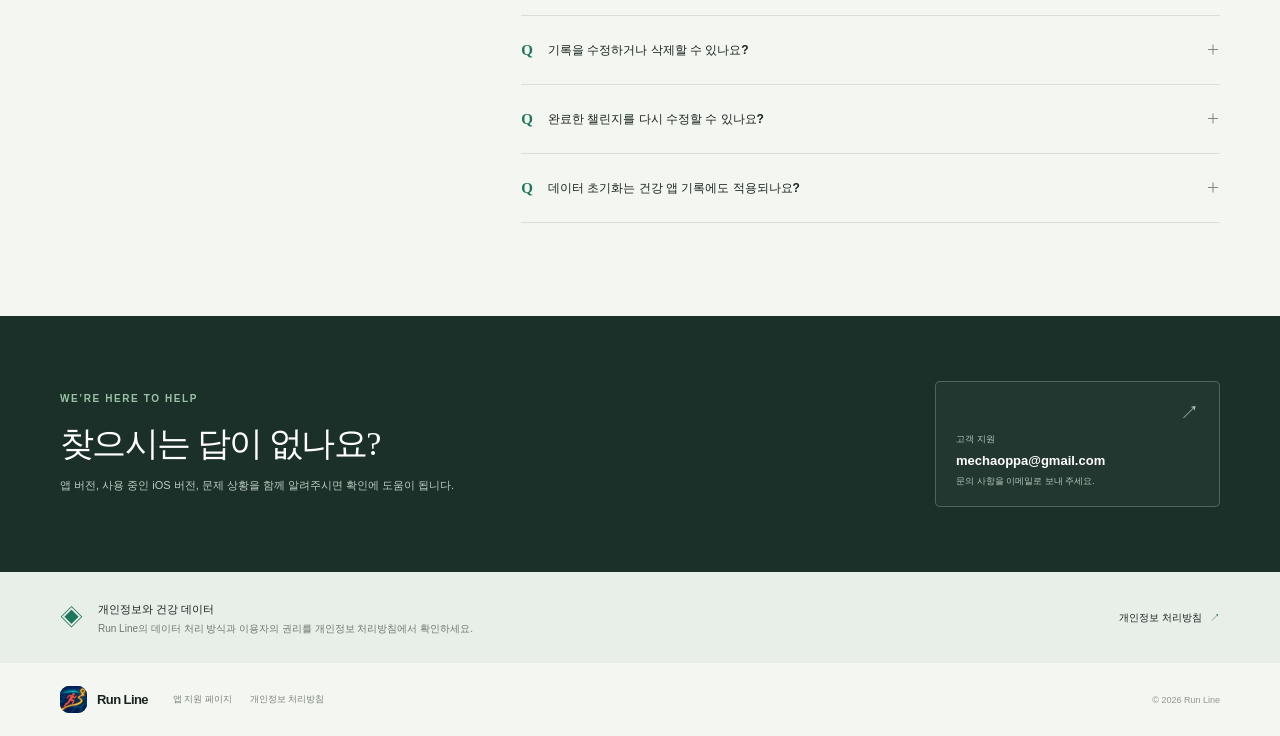
==== commit d27ac285: "Update support FAQs for record management and data reset" ====
--- a/index.html
+++ b/index.html
@@ -68,7 +68,9 @@
           <details><summary><span class="q-mark">Q</span><span>거리를 직접 입력할 수 있나요?</span><span class="plus" aria-hidden="true"></span></summary><div class="faq-answer">네. 러닝 후 거리와 날짜를 직접 입력할 수 있습니다. 건강 앱 연동 여부와 관계없이 수동 입력을 이용할 수 있습니다.</div></details>
           <details><summary><span class="q-mark">Q</span><span>건강 앱 기록과 직접 입력한 기록이 중복되면 어떻게 하나요?</span><span class="plus" aria-hidden="true"></span></summary><div class="faq-answer">같은 날짜의 건강 기록과 수동 기록은 각각 표시될 수 있으며 기본적으로 둘 다 누적 거리에 합산됩니다. 같은 운동을 두 번 계산하지 않도록 수동 기록에 중복 가능 표시가 있으면 해당 기록의 합산 제외를 켜세요.</div></details>
           <details><summary><span class="q-mark">Q</span><span>챌린지와 기록은 어디에 저장되나요?</span><span class="plus" aria-hidden="true"></span></summary><div class="faq-answer">챌린지와 거리 기록은 앱이 설치된 기기에 저장됩니다. 앱을 삭제하거나 데이터를 초기화하면 로컬 데이터가 삭제될 수 있으니 유의해 주세요.</div></details>
+          <details><summary><span class="q-mark">Q</span><span>기록을 수정하거나 삭제할 수 있나요?</span><span class="plus" aria-hidden="true"></span></summary><div class="faq-answer">진행 중인 챌린지에서는 수동으로 입력한 기록을 수정하거나 삭제할 수 있습니다. 건강 앱에서 가져온 기록은 앱에서 수정·삭제할 수 없으며, 완료한 챌린지의 기록은 조회만 가능합니다.</div></details>
           <details><summary><span class="q-mark">Q</span><span>완료한 챌린지를 다시 수정할 수 있나요?</span><span class="plus" aria-hidden="true"></span></summary><div class="faq-answer">완료된 챌린지와 기록은 조회 전용입니다. 완료 챌린지 이력에서 챌린지를 삭제하면 연결된 기록도 함께 삭제됩니다.</div></details>
+          <details><summary><span class="q-mark">Q</span><span>데이터 초기화는 건강 앱 기록에도 적용되나요?</span><span class="plus" aria-hidden="true"></span></summary><div class="faq-answer">아니요. 데이터 초기화는 Run Line에 저장된 챌린지, 거리 기록과 설정만 이 기기에서 삭제합니다. 건강 앱의 원본 워크아웃 데이터는 변경하지 않습니다.</div></details>
         </div>
       </div>
     </section>
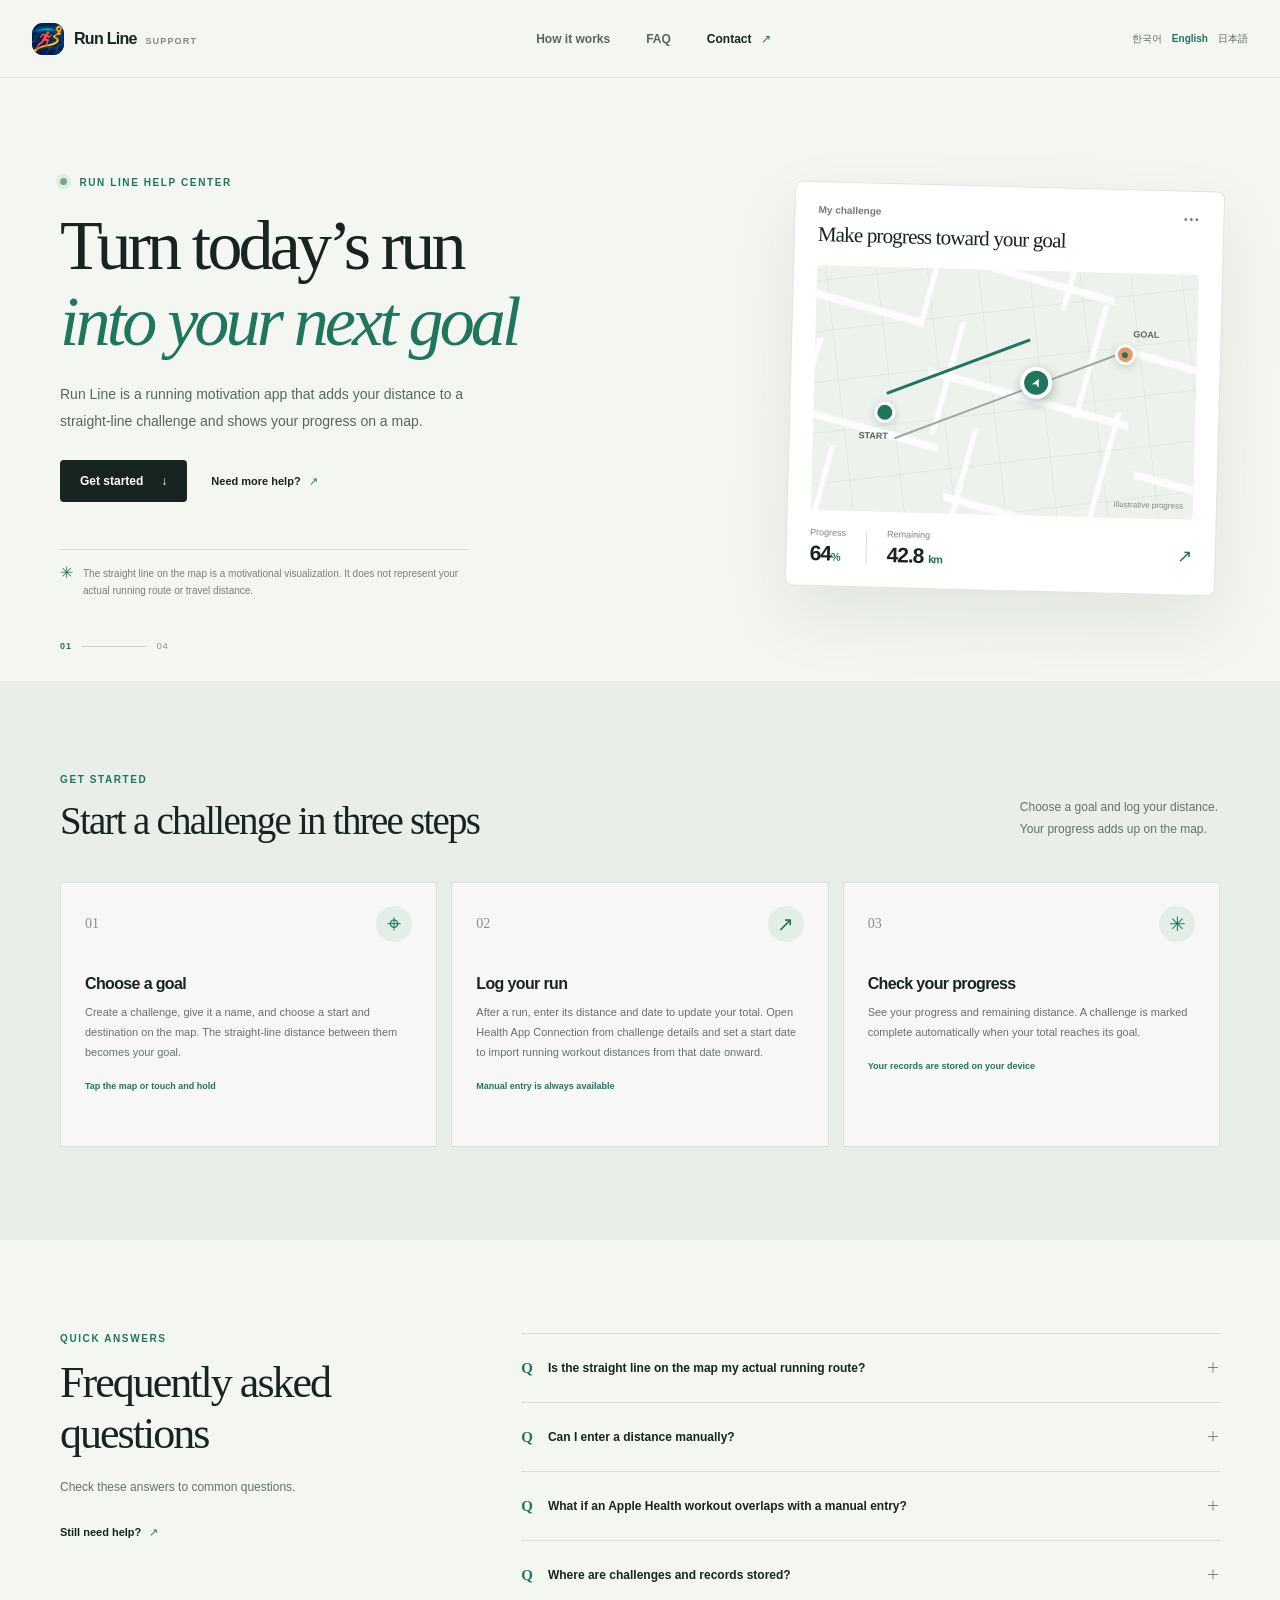
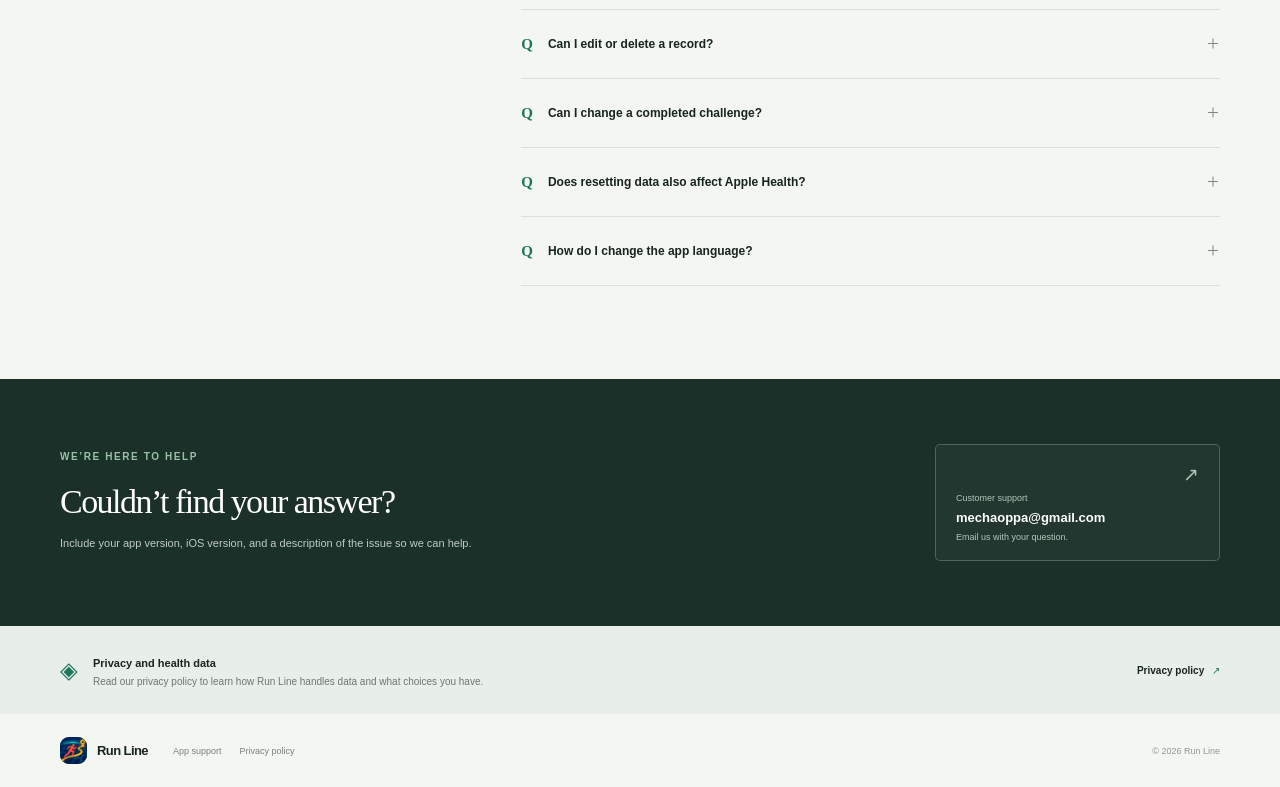
==== commit e4ada110: "Update multilingual support guidance" ====
--- a/index.html
+++ b/index.html
@@ -6,8 +6,13 @@
   <meta name="theme-color" content="#f4f6f1">
   <meta name="description" content="Run Line 사용 방법, 자주 묻는 질문과 고객 지원 정보를 확인하세요.">
   <title>Run Line 지원</title>
+  <link rel="alternate" hreflang="ko" href="./?lang=ko">
+  <link rel="alternate" hreflang="en" href="en/">
+  <link rel="alternate" hreflang="ja" href="ja/">
+  <link rel="alternate" hreflang="x-default" href="./">
+  <script src="language-redirect.js?v=1"></script>
   <link rel="icon" type="image/jpeg" href="run-line-app.jpg">
-  <link rel="stylesheet" href="styles.css?v=4">
+  <link rel="stylesheet" href="styles.css?v=5">
 </head>
 <body>
   <header class="site-header">
@@ -20,6 +25,7 @@
       <a href="#faq">자주 묻는 질문</a>
       <a class="nav-cta" href="#contact">문의하기 <span aria-hidden="true">↗</span></a>
     </nav>
+    <nav class="language-switch" aria-label="언어 선택"><a href="./?lang=ko" lang="ko" aria-current="page">한국어</a><a href="en/" lang="en">English</a><a href="ja/" lang="ja">日本語</a></nav>
   </header>
 
   <main id="top">
@@ -54,7 +60,7 @@
         <div class="section-heading"><div><p class="eyebrow">GET STARTED</p><h2>챌린지, 이렇게 시작해요</h2></div><p>목표를 정하고, 달린 거리를 기록하면<br class="desktop-only"> 진척이 지도 위에 차곡차곡 쌓입니다.</p></div>
         <div class="steps">
           <article class="step-card"><div class="step-top"><span class="step-num">01</span><span class="step-symbol symbol-map" aria-hidden="true">⌖</span></div><h3>목표를 정해요</h3><p>새 챌린지에서 이름을 정하고 지도에 출발지와 목적지를 선택하세요. 두 지점 사이의 직선거리가 목표가 됩니다.</p><span class="step-foot">지도 탭 또는 길게 누르기</span></article>
-          <article class="step-card"><div class="step-top"><span class="step-num">02</span><span class="step-symbol symbol-record" aria-hidden="true">↗</span></div><h3>달린 거리를 기록해요</h3><p>러닝이 끝난 뒤 거리와 날짜를 입력하면 누적 거리가 반영됩니다. 챌린지 상세에서 건강 앱 연동의 시작일을 정하면 러닝 워크아웃 거리도 자동으로 반영할 수 있어요.</p><span class="step-foot">수동 입력은 언제나 가능</span></article>
+          <article class="step-card"><div class="step-top"><span class="step-num">02</span><span class="step-symbol symbol-record" aria-hidden="true">↗</span></div><h3>달린 거리를 기록해요</h3><p>러닝이 끝난 뒤 거리와 날짜를 입력하면 누적 거리가 반영됩니다. 챌린지 상세에서 건강 앱 연동 화면을 열고 시작일을 정하면, 그날 이후의 러닝 워크아웃 거리를 자동으로 반영할 수 있어요.</p><span class="step-foot">수동 입력은 언제나 가능</span></article>
           <article class="step-card"><div class="step-top"><span class="step-num">03</span><span class="step-symbol symbol-finish" aria-hidden="true">✳</span></div><h3>진척을 확인해요</h3><p>현재 진척률과 남은 거리를 확인하고, 누적 거리가 목표에 도달하면 챌린지가 자동으로 완주 처리됩니다.</p><span class="step-foot">기록은 기기에 저장</span></article>
         </div>
       </div>
@@ -66,11 +72,12 @@
         <div class="faq-list">
           <details><summary><span class="q-mark">Q</span><span>지도 위 직선은 실제 러닝 경로인가요?</span><span class="plus" aria-hidden="true"></span></summary><div class="faq-answer">아니요. 출발지와 목적지 사이의 직선은 챌린지 진척을 보여주는 시각화입니다. 실제 도로나 이동 경로, GPS 러닝 기록을 표시하지 않습니다.</div></details>
           <details><summary><span class="q-mark">Q</span><span>거리를 직접 입력할 수 있나요?</span><span class="plus" aria-hidden="true"></span></summary><div class="faq-answer">네. 러닝 후 거리와 날짜를 직접 입력할 수 있습니다. 건강 앱 연동 여부와 관계없이 수동 입력을 이용할 수 있습니다.</div></details>
-          <details><summary><span class="q-mark">Q</span><span>건강 앱 기록과 직접 입력한 기록이 중복되면 어떻게 하나요?</span><span class="plus" aria-hidden="true"></span></summary><div class="faq-answer">같은 날짜의 건강 기록과 수동 기록은 각각 표시될 수 있으며 기본적으로 둘 다 누적 거리에 합산됩니다. 같은 운동을 두 번 계산하지 않도록 수동 기록에 중복 가능 표시가 있으면 해당 기록의 합산 제외를 켜세요.</div></details>
+          <details><summary><span class="q-mark">Q</span><span>건강 앱 기록과 직접 입력한 기록이 중복되면 어떻게 하나요?</span><span class="plus" aria-hidden="true"></span></summary><div class="faq-answer">같은 날짜의 건강 기록과 수동 기록은 각각 표시되며 기본적으로 둘 다 누적 거리에 합산됩니다. 같은 달리기라면 ‘건강 기록과 중복 가능’ 표시가 있는 수동 기록을 왼쪽으로 밀어 삭제하세요. 삭제 전에 확인할 수 있고, 삭제 후 잠시 실행 취소할 수 있습니다.</div></details>
           <details><summary><span class="q-mark">Q</span><span>챌린지와 기록은 어디에 저장되나요?</span><span class="plus" aria-hidden="true"></span></summary><div class="faq-answer">챌린지와 거리 기록은 앱이 설치된 기기에 저장됩니다. 앱을 삭제하거나 데이터를 초기화하면 로컬 데이터가 삭제될 수 있으니 유의해 주세요.</div></details>
           <details><summary><span class="q-mark">Q</span><span>기록을 수정하거나 삭제할 수 있나요?</span><span class="plus" aria-hidden="true"></span></summary><div class="faq-answer">진행 중인 챌린지에서는 수동으로 입력한 기록을 수정하거나 삭제할 수 있습니다. 건강 앱에서 가져온 기록은 앱에서 수정·삭제할 수 없으며, 완료한 챌린지의 기록은 조회만 가능합니다.</div></details>
           <details><summary><span class="q-mark">Q</span><span>완료한 챌린지를 다시 수정할 수 있나요?</span><span class="plus" aria-hidden="true"></span></summary><div class="faq-answer">완료된 챌린지와 기록은 조회 전용입니다. 완료 챌린지 이력에서 챌린지를 삭제하면 연결된 기록도 함께 삭제됩니다.</div></details>
           <details><summary><span class="q-mark">Q</span><span>데이터 초기화는 건강 앱 기록에도 적용되나요?</span><span class="plus" aria-hidden="true"></span></summary><div class="faq-answer">아니요. 데이터 초기화는 Run Line에 저장된 챌린지, 거리 기록과 설정만 이 기기에서 삭제합니다. 건강 앱의 원본 워크아웃 데이터는 변경하지 않습니다.</div></details>
+          <details><summary><span class="q-mark">Q</span><span>앱 언어는 어떻게 바꾸나요?</span><span class="plus" aria-hidden="true"></span></summary><div class="faq-answer">Run Line 앱 안에는 언어 선택 메뉴가 없습니다. iPhone 설정에서 앱 &gt; Run Line &gt; 언어를 열어 한국어 또는 일본어를 선택하세요. 이 서포트 페이지의 언어 선택은 웹페이지에만 적용됩니다. iOS 버전에 따라 설정 항목의 이름이나 위치가 다를 수 있습니다.</div></details>
         </div>
       </div>
     </section>
@@ -79,9 +86,9 @@
       <div class="wrap contact-inner"><div><p class="eyebrow">WE’RE HERE TO HELP</p><h2>찾으시는 답이 없나요?</h2><p>앱 버전, 사용 중인 iOS 버전, 문제 상황을 함께 알려주시면 확인에 도움이 됩니다.</p></div><div class="contact-box"><span class="contact-icon" aria-hidden="true">↗</span><span class="contact-label">고객 지원</span><strong><a href="mailto:mechaoppa@gmail.com">mechaoppa@gmail.com</a></strong><small>문의 사항을 이메일로 보내 주세요.</small></div></div>
     </section>
 
-    <section class="privacy-strip"><div class="wrap privacy-inner"><span class="privacy-symbol" aria-hidden="true">◈</span><div><strong>개인정보와 건강 데이터</strong><p>Run Line의 데이터 처리 방식과 이용자의 권리를 개인정보 처리방침에서 확인하세요.</p></div><a href="privacy.html" class="privacy-link">개인정보 처리방침 <span aria-hidden="true">↗</span></a></div></section>
+    <section class="privacy-strip"><div class="wrap privacy-inner"><span class="privacy-symbol" aria-hidden="true">◈</span><div><strong>개인정보와 건강 데이터</strong><p>Run Line의 데이터 처리 방식과 이용자의 권리를 개인정보 처리방침에서 확인하세요.</p></div><a href="privacy.html?lang=ko" class="privacy-link">개인정보 처리방침 <span aria-hidden="true">↗</span></a></div></section>
   </main>
 
-  <footer class="site-footer"><div class="wrap footer-inner"><a class="brand footer-brand" href="#top"><span class="brand-mark" aria-hidden="true"><img src="run-line-app.jpg" alt=""></span><span>Run Line</span></a><div class="footer-meta"><span>앱 지원 페이지</span><a href="privacy.html">개인정보 처리방침</a></div><span class="copyright">© 2026 Run Line</span></div></footer>
+  <footer class="site-footer"><div class="wrap footer-inner"><a class="brand footer-brand" href="#top"><span class="brand-mark" aria-hidden="true"><img src="run-line-app.jpg" alt=""></span><span>Run Line</span></a><div class="footer-meta"><span>앱 지원 페이지</span><a href="privacy.html?lang=ko">개인정보 처리방침</a></div><span class="copyright">© 2026 Run Line</span></div></footer>
 </body>
 </html>
--- a/styles.css
+++ b/styles.css
@@ -32,3 +32,8 @@
 
 /* Brand marks use the user-provided Run Line app image. */
 .brand-mark img{display:block;width:100%;height:100%;max-width:100%;border-radius:inherit;object-fit:cover}
+
+/* Language links stay visible beside the main navigation on every locale page. */
+.site-header .language-switch{gap:10px;margin-left:22px;color:#59665e;font-size:10px;white-space:nowrap}.site-header .language-switch a[aria-current="page"]{color:var(--green);font-weight:800}.privacy-page .site-header .language-switch{margin-left:auto;margin-right:24px}
+@media(max-width:850px){.site-header .language-switch{gap:8px;margin-left:12px;font-size:9px}}
+@media(max-width:650px){.site-header{height:auto;min-height:66px;padding:10px 16px;flex-wrap:wrap;gap:8px}.site-header .language-switch{gap:8px;margin:0 0 0 auto;font-size:9px}.site-header .language-switch a:first-child{display:inline}.privacy-page .site-header .language-switch{margin:0 0 0 auto}.privacy-page .back-link{width:100%;text-align:right}}
